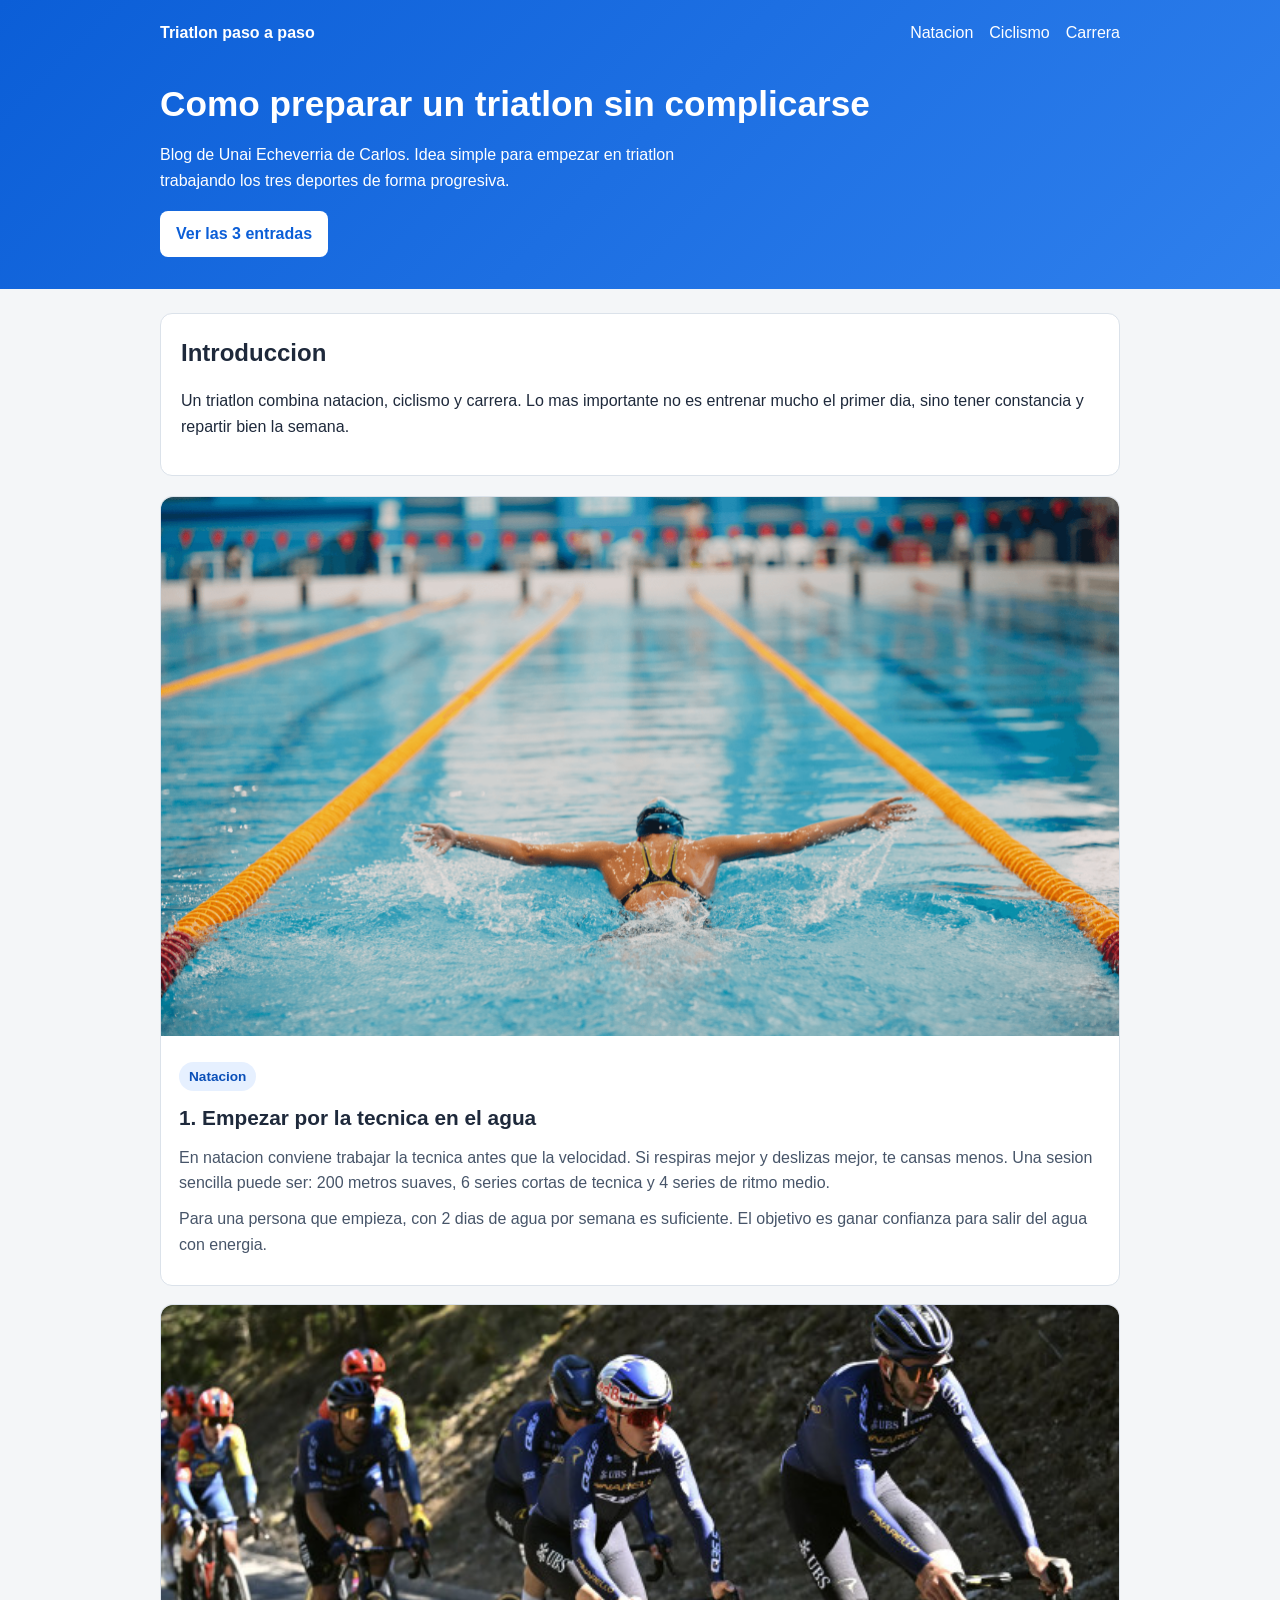
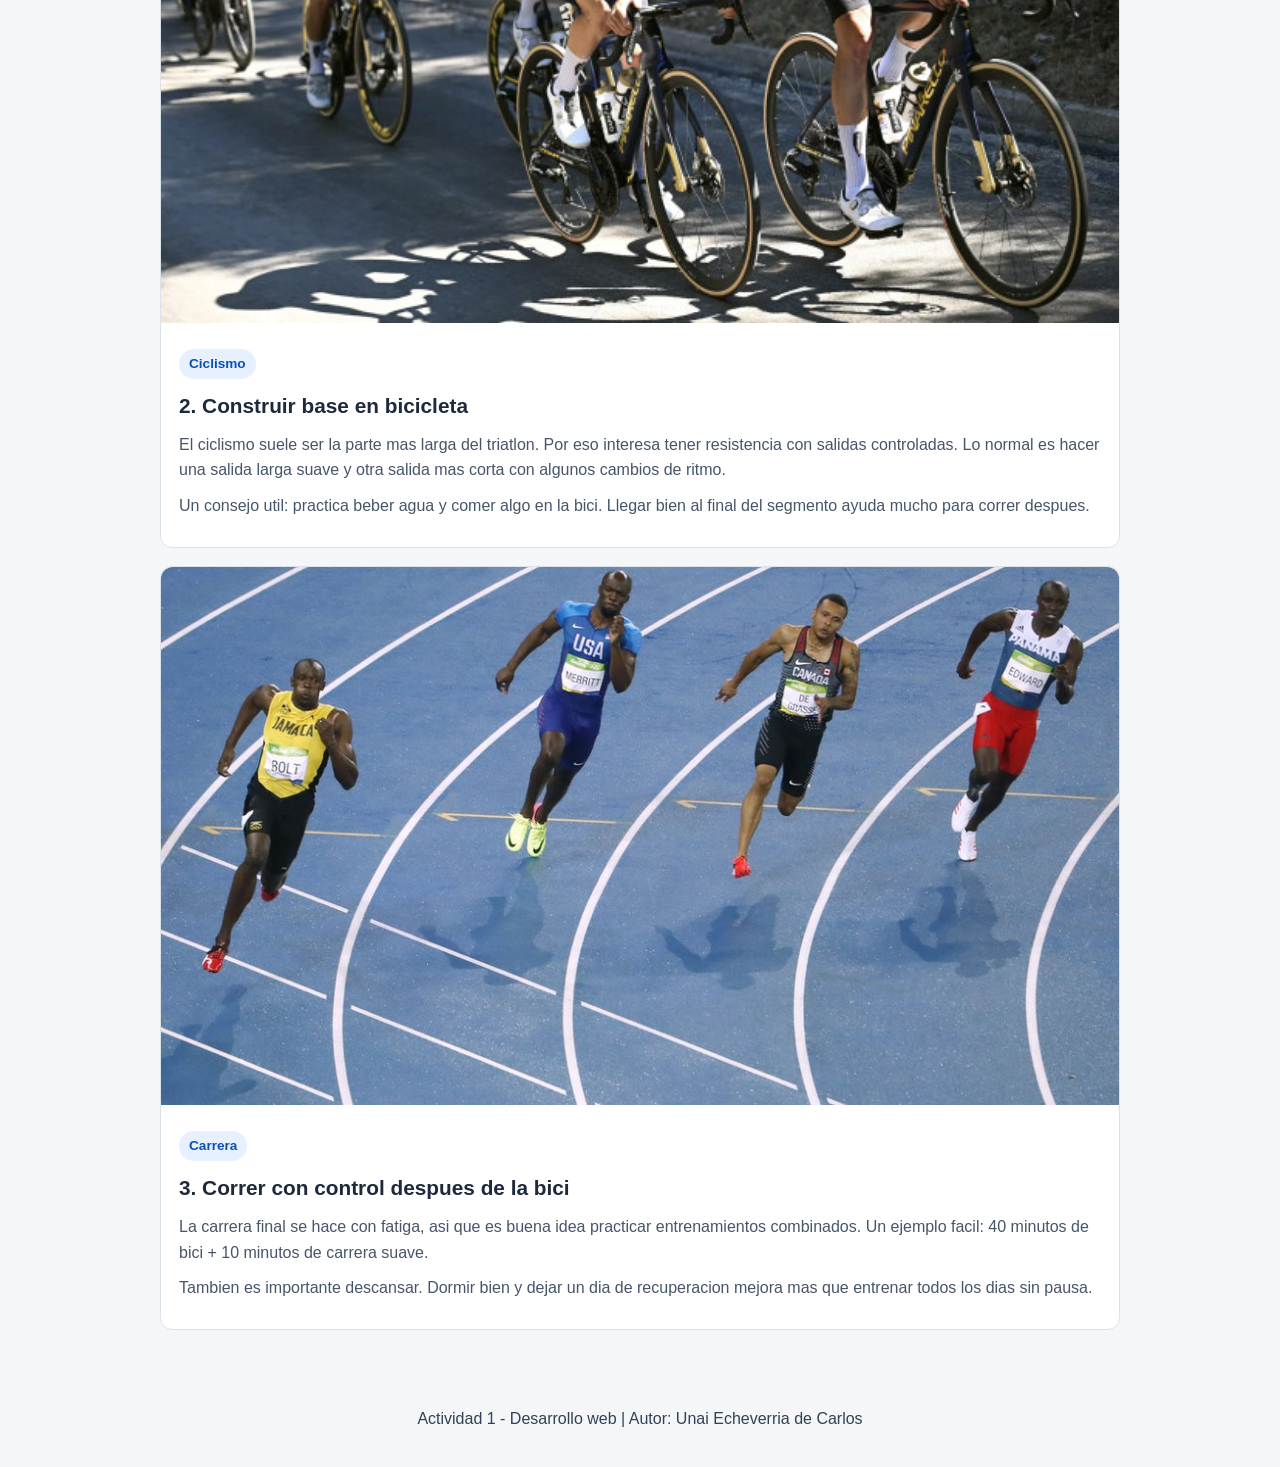
==== index.html @ bd693205 "Actividad 1 final" ====
<!DOCTYPE html>
<html lang="es">
<head>
  <meta charset="UTF-8">
  <meta name="viewport" content="width=device-width, initial-scale=1.0">
  <title>Mi blog de triatlon</title>
  <meta name="description" content="Blog sencillo sobre como preparar un triatlon: natacion, ciclismo y carrera.">
  <link rel="stylesheet" href="style.css">
</head>
<body>
  <header class="hero" id="inicio">
    <nav class="topbar">
      <a class="brand" href="#inicio">Triatlon paso a paso</a>
      <ul class="menu">
        <li><a href="#natacion">Natacion</a></li>
        <li><a href="#ciclismo">Ciclismo</a></li>
        <li><a href="#carrera">Carrera</a></li>
      </ul>
    </nav>

    <div class="hero-content">
      <h1>Como preparar un triatlon sin complicarse</h1>
      <p>
        Blog de Unai Echeverria de Carlos. Idea simple para empezar en triatlon
        trabajando los tres deportes de forma progresiva.
      </p>
      <a class="button" href="#natacion">Ver las 3 entradas</a>
    </div>
  </header>

  <main class="container">
    <section class="intro">
      <h2>Introduccion</h2>
      <p>
        Un triatlon combina natacion, ciclismo y carrera. Lo mas importante no es
        entrenar mucho el primer dia, sino tener constancia y repartir bien la
        semana.
      </p>
    </section>

    <section class="posts">
      <article class="post" id="natacion">
        <a class="post-link" href="natacion.html">
          <img src="img/Consejos-para-cada-estilo-de-natacion.webp" alt="Foto de natacion en triatlon">
          <div class="post-content">
            <span class="tag">Natacion</span>
            <h2>1. Empezar por la tecnica en el agua</h2>
            <p>
              En natacion conviene trabajar la tecnica antes que la velocidad. Si respiras
              mejor y deslizas mejor, te cansas menos. Una sesion sencilla puede ser:
              200 metros suaves, 6 series cortas de tecnica y 4 series de ritmo medio.
            </p>
            <p>
              Para una persona que empieza, con 2 dias de agua por semana es suficiente.
              El objetivo es ganar confianza para salir del agua con energia.
            </p>
          </div>
        </a>
      </article>

      <article class="post" id="ciclismo">
        <a class="post-link" href="ciclismo.html">
          <img src="img/capture-decran-2026-03-27-a-182509png-620.jpg" alt="Foto de ciclismo en triatlon">
          <div class="post-content">
            <span class="tag">Ciclismo</span>
            <h2>2. Construir base en bicicleta</h2>
            <p>
              El ciclismo suele ser la parte mas larga del triatlon. Por eso interesa
              tener resistencia con salidas controladas. Lo normal es hacer una salida
              larga suave y otra salida mas corta con algunos cambios de ritmo.
            </p>
            <p>
              Un consejo util: practica beber agua y comer algo en la bici. Llegar bien
              al final del segmento ayuda mucho para correr despues.
            </p>
          </div>
        </a>
      </article>

      <article class="post" id="carrera">
        <a class="post-link" href="carrera.html">
          <img src="img/carrear.jpg" alt="Foto de carrera en triatlon">
          <div class="post-content">
            <span class="tag">Carrera</span>
            <h2>3. Correr con control despues de la bici</h2>
            <p>
              La carrera final se hace con fatiga, asi que es buena idea practicar
              entrenamientos combinados. Un ejemplo facil: 40 minutos de bici +
              10 minutos de carrera suave.
            </p>
            <p>
              Tambien es importante descansar. Dormir bien y dejar un dia de recuperacion
              mejora mas que entrenar todos los dias sin pausa.
            </p>
          </div>
        </a>
      </article>
    </section>
  </main>

  <footer class="footer">
    <p>Actividad 1 - Desarrollo web | Autor: Unai Echeverria de Carlos</p>
  </footer>
</body>
</html>
---- style.css ----
:root {
  --fondo: #f4f6f8;
  --tarjeta: #ffffff;
  --texto: #1e293b;
  --secundario: #475569;
  --principal: #0b5ed7;
  --borde: #dbe2ea;
}

* {
  box-sizing: border-box;
}

body {
  margin: 0;
  font-family: Arial, sans-serif;
  background: var(--fondo);
  color: var(--texto);
  line-height: 1.6;
}

.hero {
  background: linear-gradient(135deg, #0b5ed7, #2f80ed);
  color: white;
  padding: 20px;
}

.topbar,
.hero-content,
.container {
  width: min(960px, 95%);
  margin: 0 auto;
}

.topbar {
  display: flex;
  justify-content: space-between;
  align-items: center;
  gap: 12px;
}

.brand {
  color: white;
  text-decoration: none;
  font-weight: bold;
}

.menu {
  list-style: none;
  display: flex;
  gap: 16px;
  margin: 0;
  padding: 0;
}

.menu a {
  color: white;
  text-decoration: none;
}

.hero-content {
  padding: 30px 0 12px;
}

.hero-content h1 {
  margin: 0 0 10px;
  font-size: clamp(1.7rem, 3.5vw, 2.2rem);
}

.hero-content p {
  margin: 0 0 18px;
  max-width: 60ch;
}

.button {
  display: inline-block;
  background: white;
  color: var(--principal);
  text-decoration: none;
  font-weight: bold;
  padding: 10px 16px;
  border-radius: 8px;
}

.container {
  margin: 24px auto 40px;
}

.intro,
.post {
  background: var(--tarjeta);
  border: 1px solid var(--borde);
  border-radius: 12px;
}

.intro {
  padding: 20px;
  margin-bottom: 20px;
}

.intro h2 {
  margin: 0 0 8px;
}

.posts {
  display: grid;
  gap: 18px;
}

.post-link {
  display: block;
  color: inherit;
  text-decoration: none;
}

.post-link:hover {
  opacity: 0.97;
}

.post img {
  width: 100%;
  height: auto;
  border-top-left-radius: 12px;
  border-top-right-radius: 12px;
  background: #e9eff7;
}

.post-content {
  padding: 18px;
}

.tag {
  display: inline-block;
  background: #e6f0ff;
  color: #0a4fb8;
  padding: 4px 10px;
  border-radius: 999px;
  font-size: 0.85rem;
  font-weight: bold;
}

.post h2 {
  margin: 10px 0;
  font-size: 1.3rem;
}

.post p {
  margin: 0 0 10px;
  color: var(--secundario);
}

.footer {
  text-align: center;
  padding: 20px;
  color: #334155;
}

.detail-container {
  width: min(800px, 95%);
  margin: 30px auto 40px;
  background: var(--tarjeta);
  border: 1px solid var(--borde);
  border-radius: 12px;
  overflow: hidden;
}

.detail-container img {
  width: 100%;
  height: auto;
}

.detail-content {
  padding: 20px;
}

.back-button {
  position: fixed;
  top: 16px;
  left: 16px;
  z-index: 1000;
  padding: 8px 14px;
  border: 1px solid var(--principal);
  border-radius: 8px;
  background: #ffffff;
  color: var(--principal);
  font-weight: bold;
  cursor: pointer;
}

@media (max-width: 650px) {
  .topbar {
    flex-direction: column;
    align-items: flex-start;
  }

  .menu {
    flex-wrap: wrap;
    gap: 10px;
  }
}
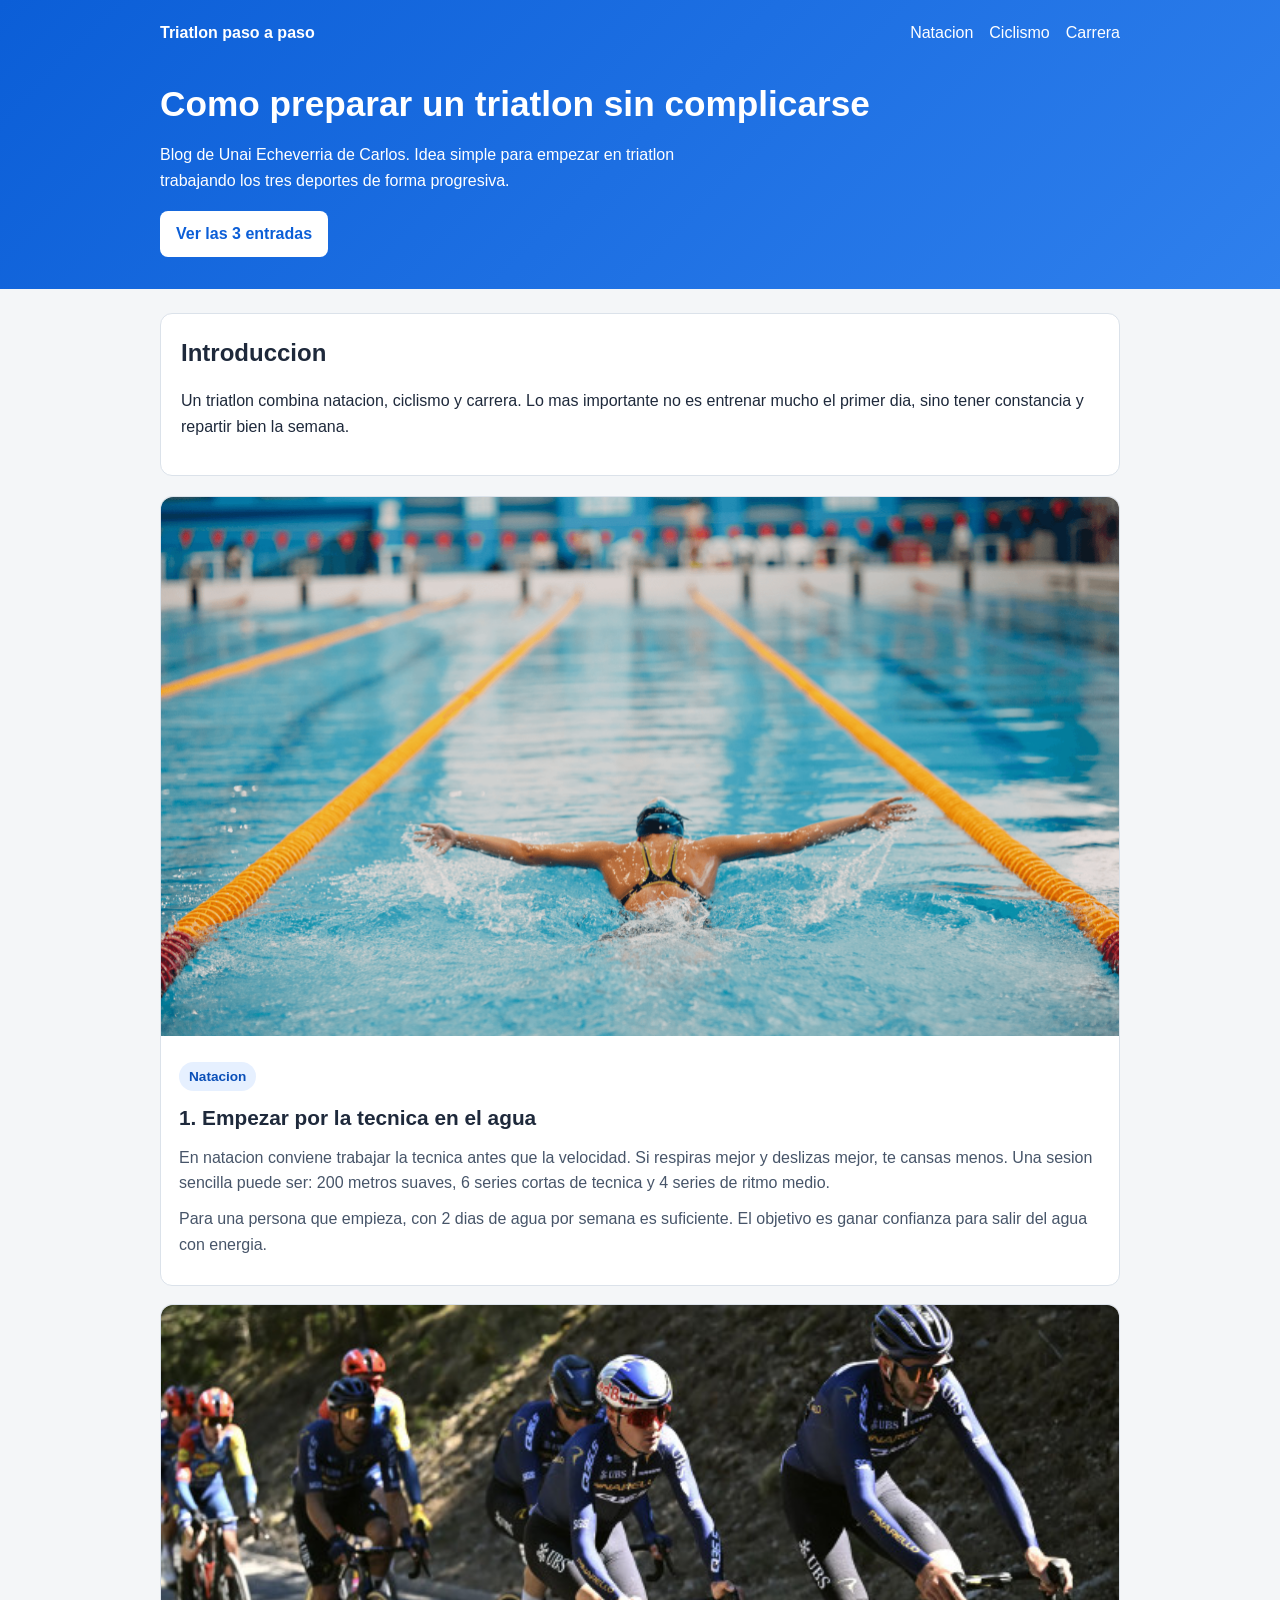
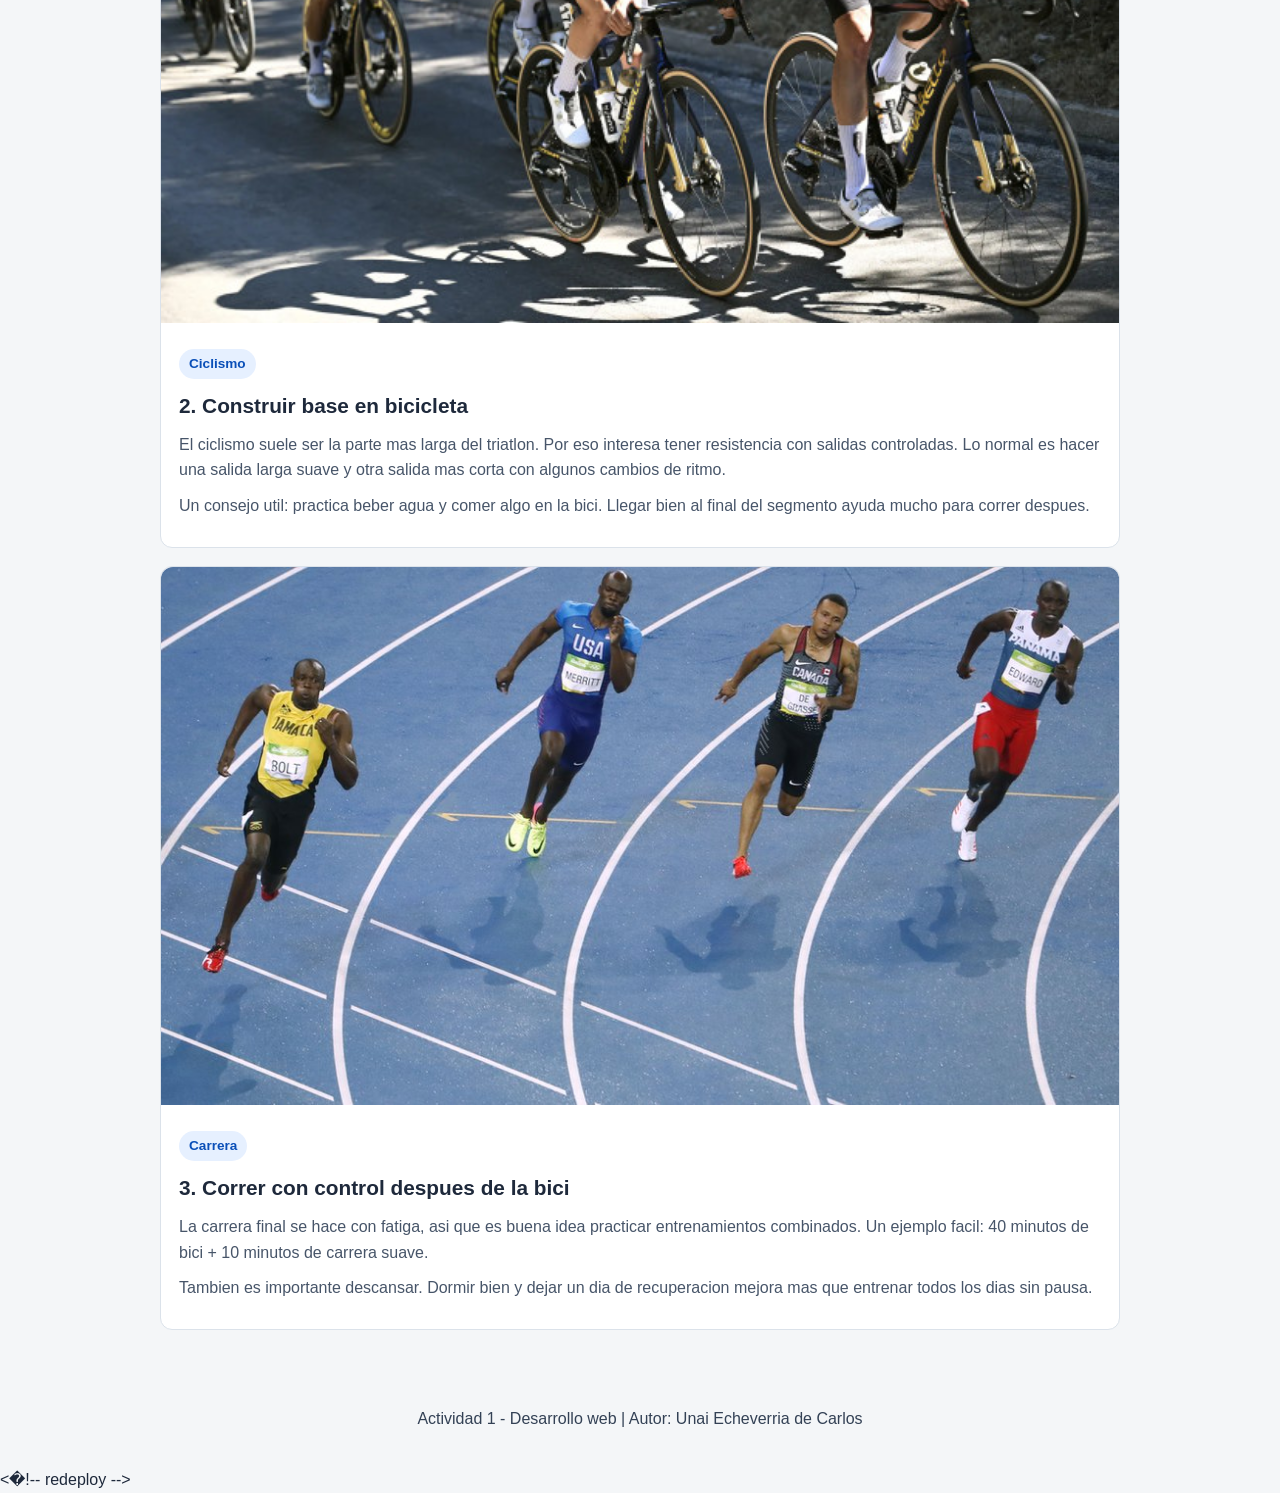
==== commit 2a01cc7d: "Force GitHub Pages rebuild" ====
--- a/index.html
+++ b/index.html
@@ -102,4 +102,7 @@
     <p>Actividad 1 - Desarrollo web | Autor: Unai Echeverria de Carlos</p>
   </footer>
 </body>
-</html>
+</html>
+< ! - -   r e d e p l o y   - - > + 
+ 
